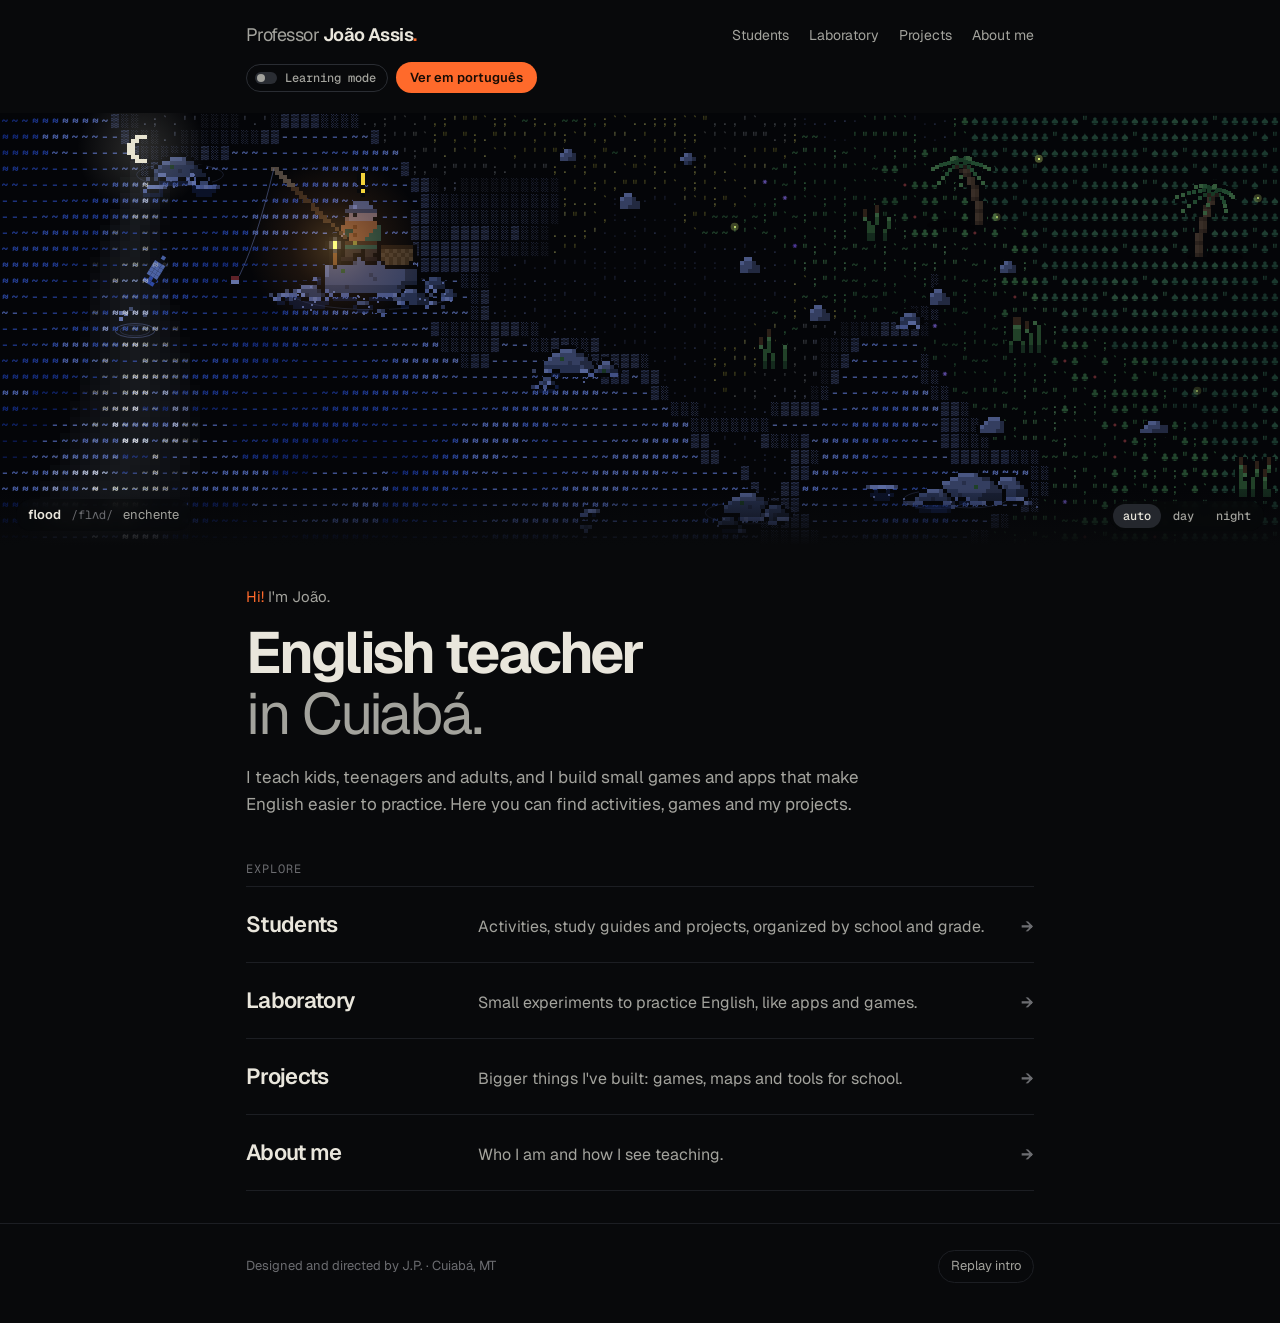
==== index.html @ 7e08a9f0 "Home: mention adult students Co-Authored-By: Claude Opus 5.5 <noreply@anthropic.com> Claude-Session:" ====
<!doctype html>
<html lang="en">
<head>
<meta charset="utf-8">
<meta name="viewport" content="width=device-width, initial-scale=1, viewport-fit=cover">
<title data-pt="Professor João Assis · Professor de inglês">Professor João Assis · English teacher</title>
<meta name="description" content="João, English teacher in Cuiabá: activities, study guides, games and projects.">
<meta name="theme-color" content="#08090b">
<meta property="og:title" content="Professor João Assis · English teacher">
<meta property="og:description" content="João, English teacher in Cuiabá: activities, study guides, games and projects.">
<link rel="icon" href="assets/favicon.svg" type="image/svg+xml">
<script>try{if(localStorage.getItem('joao-lang')==='pt'){document.documentElement.classList.add('pt-wait');setTimeout(function(){document.documentElement.classList.remove('pt-wait')},1500)}}catch(e){}</script>
<link rel="preconnect" href="https://fonts.googleapis.com">
<link rel="preconnect" href="https://fonts.gstatic.com" crossorigin>
<link rel="stylesheet" href="https://fonts.googleapis.com/css2?family=Geist:wght@300..700&family=Geist+Mono:wght@400;500&display=swap">
<link rel="stylesheet" href="assets/site.css">
<link rel="stylesheet" href="assets/home.css">
</head>
<body>
<a class="skip" href="#main" data-pt="Pular para o conteúdo">Skip to content</a>
<div class="wrap">
  <header class="bar">
    <a class="mark" href="" aria-label="Professor João Assis, home" data-pt-aria="Professor João Assis, início"><span class="pre">Professor</span> João Assis<span class="dot">.</span></a>
    <nav aria-label="Main" data-pt-aria="Principal">
      <a href="students/" data-pt="Alunos">Students</a>
      <a href="laboratory/" data-pt="Laboratório">Laboratory</a>
      <a href="projects/" data-pt="Projetos">Projects</a>
      <a href="about/" data-pt="Sobre mim">About me</a>
    </nav>
    <div class="lang">
      <button type="button" class="learn-btn" id="learnBtn" aria-pressed="false" title="Underline harder words and show them in Portuguese"><i></i>Learning mode</button>
      <button type="button" class="lang-btn" id="langBtn" lang="pt-BR">Ver em português</button>
    </div>
  </header>
  <p class="learn-hint">Learning mode is on: tap or point at the underlined words to see them in Portuguese.</p>
</div>

<div id="boot" hidden aria-hidden="true">
  <div class="bootbox">
    <div class="who"><span class="pre">Professor</span> João Assis<span class="dot">.</span></div>
    <ul class="bootlines" id="bootLines"></ul>
    <div class="track"><i id="bootBar"></i></div>
    <div class="pct"><span id="bootMsg">loading</span><span id="bootPct">0%</span></div>
  </div>
</div>

<div class="catch-wrap" id="noteWrap" hidden>
  <div class="note" role="dialog" aria-modal="true" aria-labelledby="noteKicker">
    <p class="note-kicker" id="noteKicker">Message in a bottle</p>
    <p class="note-en" id="noteEn"></p>
    <p class="note-pt" id="notePt"></p>
    <div class="note-foot"><span>— J.</span><button type="button" id="noteClose" data-pt="Fechar">Close</button></div>
  </div>
</div>

<div class="catch-wrap" id="catchWrap" hidden>
  <div class="catch" role="dialog" aria-modal="true" aria-labelledby="catchTitle">
    <div class="catch-head">
      <div><p class="kicker">My catch</p><h2 id="catchTitle" data-pt="Palavras pescadas">Words you caught</h2></div>
      <button type="button" class="x" id="catchClose" aria-label="Close" data-pt-aria="Fechar">×</button>
    </div>
    <p class="catch-sub" id="catchSub"></p>
    <ul class="catch-list" id="catchList"></ul>
    <p class="catch-tip" data-pt="Clique no anão para pescar mais palavras. Tem um tesouro escondido no fundo do mar.">Click the dwarf to fish for more words. There is a treasure hidden at the bottom of the sea.</p>
  </div>
</div>

<div class="hero">
  <canvas id="sea" role="img" aria-label="ASCII beach: a dwarf fishes while the tide comes and goes" data-pt-aria="Praia em ASCII: um anão pesca enquanto a maré vai e vem"></canvas>
  <button type="button" id="dwarfBtn" class="dwarf-hit" aria-label="Click the dwarf to fish" data-pt-aria="Clique no anão para ele pescar" title="Click to fish" data-pt-title="Clique para pescar"></button>
  <button type="button" id="bottleBtn" class="dwarf-hit" hidden aria-label="Open the message in the bottle" data-pt-aria="Abrir a mensagem na garrafa" title="Open the bottle" data-pt-title="Abrir a garrafa"></button>
  <button type="button" id="basketBtn" class="dwarf-hit" aria-label="See the words you caught" data-pt-aria="Ver as palavras pescadas" title="See the words you caught" data-pt-title="Ver as palavras pescadas"></button>
  <div class="sky" role="group" aria-label="Time of day in the scene" data-pt-aria="Hora do dia na cena">
    <button type="button" data-sky="auto" aria-pressed="true">auto</button>
    <button type="button" data-sky="day" aria-pressed="false">day</button>
    <button type="button" data-sky="night" aria-pressed="false">night</button>
  </div>
  <div class="wotd"><b>flood</b><i>/flʌd/</i><span>enchente</span></div>
</div>

<main class="wrap home" id="main">
  <div class="intro">
    <p class="hi" data-pt="<em>Hi!</em> Eu sou o João."><em>Hi!</em> I'm João.</p>
    <h1 data-pt="Professor de inglês <span>em Cuiabá.</span>">English teacher <span>in Cuiabá.</span></h1>
    <p class="lead" data-pt="Dou aula para crianças, adolescentes e adultos e crio jogos e apps que deixam o inglês mais fácil de praticar. Aqui você encontra atividades, joguinhos e os meus projetos.">I teach <span class="lw" data-tr="crianças">kids</span>, <span class="lw" data-tr="adolescentes">teenagers</span> and <span class="lw" data-tr="adultos">adults</span>, and I <span class="lw" data-tr="construo, crio">build</span> small games and apps that make English <span class="lw" data-tr="mais fácil">easier</span> to <span class="lw" data-tr="praticar">practice</span>. Here you can <span class="lw" data-tr="encontrar">find</span> activities, games and my projects.</p>
  </div>

  <section aria-labelledby="k-index">
    <p class="kicker" id="k-index" data-pt="Explore">Explore</p>
    <ul class="index">
      <li><a href="students/"><strong data-pt="Alunos">Students</strong><span data-pt="Atividades, guias de estudo e trabalhos, separados por escola e série.">Activities, study guides and projects, <span class="lw" data-tr="organizados">organized</span> by school and <span class="lw" data-tr="série, ano escolar">grade</span>.</span><b class="arw" aria-hidden="true">→</b></a></li>
      <li><a href="laboratory/"><strong data-pt="Laboratório">Laboratory</strong><span data-pt="Pequenos experimentos para praticar inglês, como aplicativos e jogos.">Small <span class="lw" data-tr="experimentos">experiments</span> to practice English, like apps and games.</span><b class="arw" aria-hidden="true">→</b></a></li>
      <li><a href="projects/"><strong data-pt="Projetos">Projects</strong><span data-pt="Coisas maiores que eu construí: jogos, mapas e ferramentas para a escola.">Bigger things I've <span class="lw" data-tr="construí">built</span>: games, maps and <span class="lw" data-tr="ferramentas">tools</span> for school.</span><b class="arw" aria-hidden="true">→</b></a></li>
      <li><a href="about/"><strong data-pt="Sobre mim">About me</strong><span data-pt="Quem eu sou e a minha visão de ensino.">Who I am and how I see teaching.</span><b class="arw" aria-hidden="true">→</b></a></li>
    </ul>
  </section>
</main>

<footer class="site"><div class="wrap">
  <span data-pt="Criado e dirigido por J.P. · Cuiabá, MT">Designed and directed by J.P. · Cuiabá, MT</span>
  <button type="button" id="replay" data-pt="Ver a abertura de novo">Replay intro</button>
</div></footer>
<script src="assets/site.js"></script>
<script src="assets/scene.js"></script>
</body>
</html>
---- assets/site.css ----
/* João · shared styles. Calm sans-serif on near-black, one orange accent, ASCII water as the signature. */
:root{
  --void:#08090b;
  --panel:#0f1115;
  --ink:#e9e6dc;
  --soft:#a3a39d;
  --dim:#6b6c70;
  --line:#1c1e23;
  --line-2:#2a2d33;
  --water:#5a8ae6;
  --sand:#c4a838;
  --magma:#ff6a2b;
  --magma-ink:#1a0c04;
  --f-sans:"Geist","Helvetica Neue",Arial,system-ui,sans-serif;
  --f-mono:"Geist Mono",ui-monospace,Menlo,Consolas,monospace;
  --ease:cubic-bezier(.2,.7,.2,1);
  color-scheme:dark;
}
*,*::before,*::after{box-sizing:border-box}
html{-webkit-text-size-adjust:100%}
html,body{background:var(--void);color:var(--ink);margin:0}
body{font-family:var(--f-sans);font-size:16px;line-height:1.6;-webkit-font-smoothing:antialiased;-moz-osx-font-smoothing:grayscale;text-rendering:optimizeLegibility;min-height:100vh;display:flex;flex-direction:column}
.pt-wait body{visibility:hidden}
img{max-width:100%}
a{color:inherit;text-decoration:none}
:focus-visible{outline:2px solid var(--magma);outline-offset:3px;border-radius:2px}
[hidden]{display:none!important}
.wrap{width:100%;max-width:820px;margin:0 auto;padding-left:max(16px,env(safe-area-inset-left,0px));padding-right:max(16px,env(safe-area-inset-right,0px))}
.skip{position:absolute;left:12px;top:-60px;z-index:60;background:var(--ink);color:var(--void);padding:8px 14px;border-radius:999px;font-size:14px}
.skip:focus{top:12px}

/* header */
.bar{display:flex;flex-wrap:wrap;align-items:center;gap:12px 26px;padding-block:20px}
.mark{font-weight:650;font-size:18px;letter-spacing:-.03em;margin-right:auto}
.mark .dot{color:var(--magma)}
.mark .pre{color:var(--soft);font-weight:400}
.bar nav{display:flex;flex-wrap:wrap;gap:6px 20px;font-size:14px}
.bar nav a{color:var(--soft);transition:color .25s var(--ease);padding-block:4px}
.bar nav a:hover,.bar nav a[aria-current="page"]{color:var(--ink)}
.bar nav a[aria-current="page"]{box-shadow:inset 0 -1px 0 var(--magma)}
.lang{display:flex;align-items:center;gap:8px}
.lang-btn{font:600 13px/1 var(--f-sans);color:var(--magma-ink);background:var(--magma);border:0;border-radius:999px;padding:9px 14px;cursor:pointer;transition:transform .25s var(--ease),background .25s var(--ease);white-space:nowrap}
.lang-btn:hover{background:#ff8247;transform:translateY(-1px)}
.learn-btn{display:inline-flex;align-items:center;gap:8px;font:500 12px/1 var(--f-mono);color:var(--soft);background:none;border:1px solid var(--line-2);border-radius:999px;padding:7px 11px 7px 8px;cursor:pointer;transition:color .25s var(--ease),border-color .25s var(--ease);white-space:nowrap}
.learn-btn:hover{color:var(--ink);border-color:#3a3d44}
.learn-btn i{width:22px;height:12px;border-radius:999px;background:var(--line-2);position:relative;transition:background .25s var(--ease)}
.learn-btn i::after{content:"";position:absolute;top:2px;left:2px;width:8px;height:8px;border-radius:50%;background:var(--soft);transition:transform .25s var(--ease),background .25s var(--ease)}
.learn-btn[aria-pressed="true"]{color:var(--ink);border-color:#2d3f63}
.learn-btn[aria-pressed="true"] i{background:#2d4b86}
.learn-btn[aria-pressed="true"] i::after{transform:translateX(10px);background:#cfe0ff}
.learn-hint{display:none;margin:-6px 0 0;padding:8px 12px;border-radius:8px;background:#101826;border:1px solid #1d2b45;font-size:13px;color:#b9c9e6}
body.learning .learn-hint{display:block}

/* learning mode: dotted words with a translation bubble */
.lw{position:relative}
body.learning .lw{text-decoration:underline dotted var(--water);text-decoration-thickness:1.5px;text-underline-offset:4px;cursor:help;border-radius:2px}
body.learning .lw:hover::after,body.learning .lw:focus::after{content:attr(data-tr);position:absolute;left:50%;bottom:calc(100% + 6px);transform:translateX(-50%);z-index:30;background:#e9e6dc;color:#14161a;font:500 13px/1.3 var(--f-sans);letter-spacing:0;padding:5px 9px;border-radius:6px;white-space:nowrap;pointer-events:none;box-shadow:0 6px 18px rgba(0,0,0,.45)}
body.learning .lw:hover,body.learning .lw:focus{color:var(--ink);background:rgba(90,138,230,.14);outline:none}

/* shared bits */
.kicker{font-family:var(--f-mono);font-size:12px;letter-spacing:.08em;text-transform:uppercase;color:var(--dim);margin:0 0 6px;font-weight:400}
.chip{font-family:var(--f-mono);font-size:11px;letter-spacing:.06em;text-transform:uppercase;color:var(--dim);white-space:nowrap}
.chip::before{content:"";display:inline-block;width:6px;height:6px;border-radius:50%;margin-right:6px;vertical-align:1px;background:var(--c,var(--dim))}
.chip.game{--c:var(--magma)} .chip.map{--c:var(--sand)} .chip.tool{--c:var(--water)}
.btn{display:inline-flex;align-items:center;justify-content:center;gap:8px;font:500 14px/1 var(--f-sans);color:var(--ink);background:none;border:1px solid var(--line-2);border-radius:999px;padding:10px 16px;cursor:pointer;transition:border-color .25s var(--ease),background .25s var(--ease),transform .25s var(--ease);white-space:nowrap}
.btn:hover{border-color:#41454d;transform:translateY(-1px)}
.btn.primary{background:var(--ink);color:var(--void);border-color:var(--ink)}
.btn.primary:hover{background:#fff}
.btn svg{width:15px;height:15px;flex:none}

/* inner pages */
.wave{position:relative;height:64px;margin-top:4px}
.wave canvas{position:absolute;inset:0;width:100%;height:100%;display:block}
.wave::after{content:"";position:absolute;inset:auto 0 0;height:28px;background:linear-gradient(to bottom,rgba(8,9,11,0),var(--void));pointer-events:none}
main{flex:1}
.page{padding-block:28px 56px;display:grid;gap:28px;align-content:start}
.crumbs{font:400 13px var(--f-mono);color:var(--dim);display:flex;flex-wrap:wrap;gap:8px}
.crumbs a{color:var(--soft)}
.crumbs a:hover{color:var(--ink)}
.page-head{display:grid;gap:12px}
.page-head h1{font-weight:650;font-size:clamp(32px,6vw,52px);line-height:1.05;letter-spacing:-.045em;margin:0;text-wrap:balance}
.page-head h1 span{color:var(--soft);font-weight:400}
.lead{margin:0;max-width:60ch;color:var(--soft);font-size:17px}
.prose{display:grid;gap:14px;max-width:62ch}
.prose p{margin:0;color:var(--soft)}
.prose h2{margin:22px 0 0;font-size:22px;font-weight:600;letter-spacing:-.03em;color:var(--ink)}
.prose h2:first-child{margin-top:10px}

/* list rows shared by home and hubs */
.index{list-style:none;margin:0;padding:0;display:grid}
.index a{display:grid;grid-template-columns:minmax(0,13rem) minmax(0,1fr) auto;align-items:baseline;gap:6px 24px;padding:20px 0;border-top:1px solid var(--line)}
.index li:last-child a{border-bottom:1px solid var(--line)}
.index strong{font-size:22px;font-weight:600;letter-spacing:-.03em;transition:color .3s var(--ease)}
.index span{color:var(--soft)}
.index .arw{color:var(--dim);transition:transform .35s var(--ease),color .3s var(--ease)}
.index a:hover strong,.index a:focus-visible strong{color:var(--magma)}
.index a:hover .arw{transform:translateX(4px);color:var(--magma)}

.cards{list-style:none;margin:0;padding:0;display:grid;grid-template-columns:repeat(2,minmax(0,1fr));gap:14px}
.cards>li{display:grid;align-content:start;gap:8px;padding:18px;border:1px solid var(--line);border-radius:10px;transition:border-color .3s var(--ease),transform .35s var(--ease)}
.cards>li:hover{border-color:#34373e;transform:translateY(-2px)}
.cards .top{display:flex;justify-content:space-between;align-items:center;gap:12px}
.cards h3{margin:0;font-size:17px;font-weight:600;letter-spacing:-.02em}
.cards p{margin:0;color:var(--soft);font-size:15px}
.cards a.more{color:var(--water);font-size:14px}
.cards a.more:hover{color:var(--ink)}

footer.site{border-top:1px solid var(--line);margin-top:auto}
footer.site .wrap{display:flex;flex-wrap:wrap;justify-content:space-between;align-items:center;gap:8px 20px;padding-block:26px 40px;font-size:13px;color:var(--dim)}
footer.site button{font:inherit;color:var(--soft);background:none;border:1px solid var(--line);padding:5px 12px;border-radius:999px;cursor:pointer;transition:color .25s var(--ease),border-color .25s var(--ease)}
footer.site button:hover{color:var(--ink);border-color:#3a3d44}

@media (max-width:620px){
  .bar{gap:12px 18px}
  .mark .pre{display:none}
  .bar nav{order:3;width:100%;gap:4px 18px}
  .index a{grid-template-columns:minmax(0,1fr) auto}
  .index a>strong{grid-column:1;grid-row:1}
  .index a>.arw{grid-column:2;grid-row:1}
  .index a>span{grid-column:1/-1;grid-row:2}
  .cards{grid-template-columns:minmax(0,1fr)}
}
@media (prefers-reduced-motion:reduce){*{transition:none!important;animation:none!important}}
---- assets/home.css ----
/* hero */
.hero{position:relative;height:clamp(240px,48vh,480px)}
.hero canvas{position:absolute;inset:0;width:100%;height:100%;display:block}
.dwarf-hit{position:absolute;z-index:2;background:transparent;border:0;padding:0;cursor:pointer;border-radius:8px}
.dwarf-hit:focus-visible{outline:2px dashed var(--sand);outline-offset:2px}
.sky{position:absolute;z-index:3;bottom:14px;right:max(16px,env(safe-area-inset-right,0px));display:flex;gap:2px;padding:3px;border-radius:999px;background:rgba(8,9,11,.72);backdrop-filter:blur(6px);-webkit-backdrop-filter:blur(6px)}
.sky button{font:500 12px/1 var(--f-mono);color:var(--soft);background:none;border:0;padding:6px 10px;border-radius:999px;cursor:pointer;transition:color .25s var(--ease),background .25s var(--ease)}
.sky button:hover{color:var(--ink)}
.sky button[aria-pressed="true"]{background:#24272d;color:var(--ink)}
.catch-wrap{position:fixed;inset:0;z-index:40;display:grid;place-items:center;background:rgba(4,5,7,.62);backdrop-filter:blur(3px);-webkit-backdrop-filter:blur(3px);padding:24px max(16px,env(safe-area-inset-right,0px)) 24px max(16px,env(safe-area-inset-left,0px))}
.catch-wrap[hidden],#boot[hidden],.dwarf-hit[hidden]{display:none}
.note{width:min(400px,100%);background:#ebe2c9;color:#2a2418;border-radius:4px;padding:26px 24px 20px;display:grid;gap:12px;box-shadow:0 18px 50px rgba(0,0,0,.5);transform:rotate(-1deg);animation:rise .4s var(--ease)}
.note-kicker{margin:0;font:500 11px var(--f-mono);letter-spacing:.1em;text-transform:uppercase;color:#7a6a48}
.note-en{margin:0;font-size:20px;line-height:1.35;font-weight:600;letter-spacing:-.02em;text-wrap:balance}
.note-pt{margin:0;font-size:15px;color:#5a4f38}
.note-foot{display:flex;justify-content:space-between;align-items:center;margin-top:4px;font-size:14px;color:#5a4f38}
.note-foot button{font:500 13px var(--f-sans);color:#2a2418;background:none;border:1px solid #b9a97f;border-radius:999px;padding:5px 14px;cursor:pointer}
.note-foot button:hover{border-color:#2a2418}
@media (prefers-reduced-motion:reduce){.note{animation:none}}
.catch{width:min(460px,100%);max-height:min(600px,86vh);overflow:auto;background:#0f1115;border:1px solid var(--line);border-radius:14px;padding:20px;display:grid;gap:10px;animation:rise .35s var(--ease)}
@keyframes rise{from{opacity:0;transform:translateY(8px)}to{opacity:1;transform:none}}
.catch-head{display:flex;justify-content:space-between;align-items:start;gap:12px}
.catch h2{margin:0;font-size:22px;font-weight:650;letter-spacing:-.03em}
.catch .x{font:400 22px/1 var(--f-sans);color:var(--soft);background:none;border:1px solid var(--line);width:34px;height:34px;border-radius:50%;cursor:pointer}
.catch .x:hover{color:var(--ink);border-color:#3a3d44}
.catch-sub{margin:0;color:var(--soft);font-size:14px}
.catch-list{list-style:none;margin:6px 0 0;padding:0;display:grid}
.catch-list li{display:grid;grid-template-columns:30px minmax(0,1fr) auto auto;align-items:center;gap:12px;padding:10px 0;border-top:1px solid var(--line)}
.catch-list .sw{width:30px;height:24px;display:block}
.catch-list li.locked .sw{border:1px dashed #2a2d33;border-radius:4px}
.catch-list .wd{display:flex;flex-wrap:wrap;align-items:baseline;gap:2px 8px;min-width:0}
.catch-list .wd b{font-weight:600;font-size:16px}
.catch-list .wd i{font:400 12px var(--f-mono);font-style:normal;color:var(--dim)}
.catch-list .wd span{flex-basis:100%;color:var(--soft);font-size:14px}
.catch-list li.locked b{color:var(--dim);letter-spacing:.1em}
.catch-list li.locked .wd span{color:var(--dim)}
.catch-list .ct{font:500 12px var(--f-mono);color:var(--dim)}
.catch-list .say{font:500 12px var(--f-mono);color:var(--water);background:none;border:1px solid #23314d;border-radius:999px;padding:4px 10px;cursor:pointer}
.catch-list .say:hover{border-color:var(--water)}
.catch-tip{margin:4px 0 0;font-size:13px;color:var(--dim)}
@media (prefers-reduced-motion:reduce){.catch{animation:none}}
.hero::after{content:"";position:absolute;inset:auto 0 0;height:56px;background:linear-gradient(to bottom,rgba(8,9,11,0),var(--void));pointer-events:none}
.wotd{position:absolute;z-index:1;left:max(16px,env(safe-area-inset-left,0px));bottom:14px;display:flex;align-items:baseline;gap:10px;font-size:13px;color:var(--soft);background:rgba(8,9,11,.72);backdrop-filter:blur(6px);-webkit-backdrop-filter:blur(6px);padding:6px 12px;border-radius:999px}
.wotd b{color:var(--ink);font-weight:600}
.wotd i{font-family:var(--f-mono);font-style:normal;font-size:12px;color:var(--dim)}

/* boot loader */
#boot{position:fixed;inset:0;z-index:50;background:var(--void);display:grid;place-items:center;padding:24px max(16px,env(safe-area-inset-right,0px)) 24px max(16px,env(safe-area-inset-left,0px));transition:opacity .6s var(--ease)}
#boot.out{opacity:0;pointer-events:none}
.bootbox{width:min(360px,100%);display:grid;gap:18px}
.bootbox .who{font-weight:650;font-size:20px;letter-spacing:-.03em}
.bootbox .who .dot{color:var(--magma)}
.bootbox .who .pre{color:var(--soft);font-weight:400}
.bootlines{list-style:none;margin:0;padding:0;display:grid;gap:6px;font-family:var(--f-mono);font-size:12.5px;color:var(--dim);min-height:9.5em}
.bootlines li{display:flex;justify-content:space-between;gap:12px;opacity:0;transform:translateY(4px);transition:opacity .4s var(--ease),transform .4s var(--ease)}
.bootlines li.on{opacity:1;transform:none}
.bootlines .ok{color:var(--water)}
.bootlines .hot{color:var(--magma)}
.track{height:2px;background:var(--line);border-radius:2px;overflow:hidden}
.track i{display:block;height:100%;width:100%;background:linear-gradient(90deg,var(--water),var(--sand),var(--magma));transform-origin:left;transform:scaleX(0);transition:transform .35s var(--ease)}
.pct{font-family:var(--f-mono);font-size:12px;color:var(--soft);display:flex;justify-content:space-between}
@media (prefers-reduced-motion:reduce){#boot,.bootlines li,.track i{transition:none}}

/* home intro */
.intro{display:grid;gap:14px;padding-block:40px 30px}
.hi{font-size:15px;color:var(--soft);margin:0}
.hi em{font-style:normal;color:var(--magma)}
.intro h1{font-weight:650;font-size:clamp(34px,6.4vw,58px);line-height:1.04;letter-spacing:-.045em;margin:0;text-wrap:balance;max-width:16ch}
.intro h1 span{color:var(--soft);font-weight:400}
.intro .lead{margin-top:6px}
.sb-callout{display:flex;flex-wrap:wrap;align-items:center;gap:6px 14px;margin-top:10px;padding:14px 18px;border:1px solid #3a2416;background:linear-gradient(90deg,rgba(255,106,43,.1),rgba(255,106,43,.02));border-radius:12px;transition:border-color .3s var(--ease),transform .3s var(--ease)}
.sb-callout:hover{border-color:var(--magma);transform:translateY(-1px)}
.sb-callout b{font-weight:600}
.sb-callout span{color:var(--soft);font-size:15px;flex:1;min-width:14ch}
.sb-callout .arw{color:var(--magma)}
.home section{padding-block:12px 32px}
@media (max-width:620px){
  .sb-callout{display:grid;grid-template-columns:minmax(0,1fr) auto;gap:4px 12px}
  .sb-callout b:first-child{grid-column:1;grid-row:1}
  .sb-callout span{grid-column:1;grid-row:2;min-width:0}
  .sb-callout .arw{grid-column:2;grid-row:1/3;align-self:center}
}
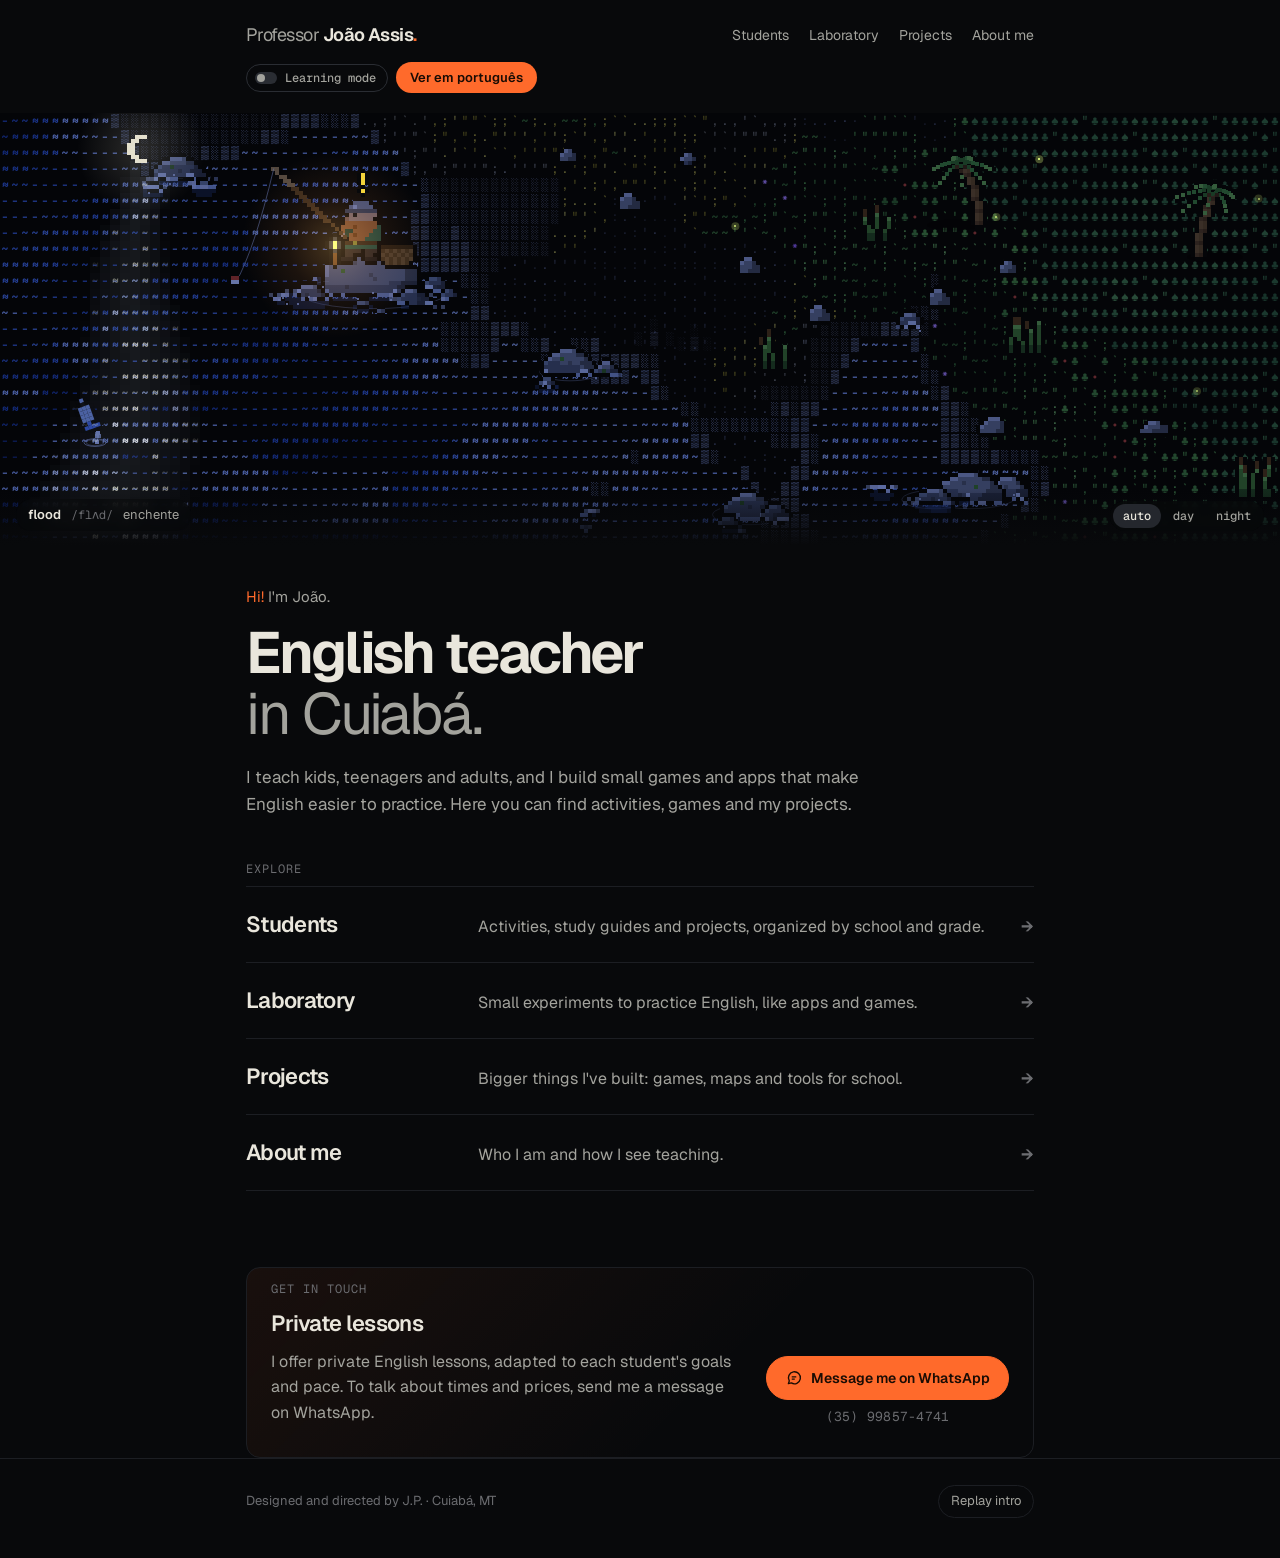
==== commit 46c1c993: "Add 'Get in touch' section with WhatsApp button on home and About Co-Authored-By: Claude Opus 5.5 <n" ====
--- a/index.html
+++ b/index.html
@@ -94,6 +94,17 @@
       <li><a href="about/"><strong data-pt="Sobre mim">About me</strong><span data-pt="Quem eu sou e a minha visão de ensino.">Who I am and how I see teaching.</span><b class="arw" aria-hidden="true">→</b></a></li>
     </ul>
   </section>
+  <section class="contact" aria-labelledby="k-contact">
+    <div>
+      <p class="kicker" id="k-contact" data-pt="Fale comigo">Get in touch</p>
+      <h2 data-pt="Aulas particulares"><span class="lw" data-tr="aulas particulares">Private lessons</span></h2>
+      <p data-pt="Ofereço aulas particulares de inglês, com conteúdo adaptado aos objetivos e ao ritmo de cada aluno. Para conversar sobre horários e valores, envie-me uma mensagem pelo WhatsApp.">I <span class="lw" data-tr="ofereço">offer</span> private English lessons, <span class="lw" data-tr="adaptadas">adapted</span> to each student's <span class="lw" data-tr="objetivos">goals</span> and <span class="lw" data-tr="ritmo">pace</span>. To talk about times and <span class="lw" data-tr="valores">prices</span>, send me a message on WhatsApp.</p>
+    </div>
+    <div class="contact-act">
+      <a class="btn wa" data-wa href="#" target="_blank" rel="noopener"><svg viewBox="0 0 24 24" fill="none" stroke="currentColor" stroke-width="1.8" stroke-linejoin="round" aria-hidden="true"><path d="M4.5 19.5l1.2-3.6A8 8 0 1 1 8.4 18.6z"/><path d="M9 10.5h6M9 13.5h4"/></svg><span data-pt="Chamar no WhatsApp">Message me on WhatsApp</span></a>
+      <span class="wa-num" data-wa-num></span>
+    </div>
+  </section>
 </main>
 
 <footer class="site"><div class="wrap">
--- a/assets/site.css
+++ b/assets/site.css
@@ -105,6 +105,17 @@
 .cards a.more{color:var(--water);font-size:14px}
 .cards a.more:hover{color:var(--ink)}
 
+.contact{display:grid;grid-template-columns:minmax(0,1fr) auto;align-items:end;gap:18px 32px;margin-top:44px;padding:24px;border:1px solid var(--line);border-radius:14px;background:linear-gradient(135deg,rgba(255,106,43,.07),rgba(255,106,43,0) 60%)}
+.contact h2{margin:0 0 8px;font-size:22px;font-weight:600;letter-spacing:-.03em}
+.contact p:not(.kicker){margin:0;color:var(--soft);max-width:52ch}
+.contact-act{display:grid;justify-items:center;gap:8px}
+.btn.wa{background:var(--magma);color:var(--magma-ink);border-color:var(--magma);font-weight:600;padding:12px 18px}
+.btn.wa:hover{background:#ff8247;border-color:#ff8247}
+.btn.wa svg{width:18px;height:18px}
+.wa-num{font:400 13px var(--f-mono);color:var(--dim);letter-spacing:.02em}
+.page .contact{margin-top:20px;max-width:62ch}
+.page .contact{grid-template-columns:minmax(0,1fr)}
+.page .contact-act{justify-items:start}
 footer.site{border-top:1px solid var(--line);margin-top:auto}
 footer.site .wrap{display:flex;flex-wrap:wrap;justify-content:space-between;align-items:center;gap:8px 20px;padding-block:26px 40px;font-size:13px;color:var(--dim)}
 footer.site button{font:inherit;color:var(--soft);background:none;border:1px solid var(--line);padding:5px 12px;border-radius:999px;cursor:pointer;transition:color .25s var(--ease),border-color .25s var(--ease)}
@@ -119,5 +130,7 @@
   .index a>.arw{grid-column:2;grid-row:1}
   .index a>span{grid-column:1/-1;grid-row:2}
   .cards{grid-template-columns:minmax(0,1fr)}
+  .contact{grid-template-columns:minmax(0,1fr);padding:20px}
+  .contact-act{justify-items:start}
 }
 @media (prefers-reduced-motion:reduce){*{transition:none!important;animation:none!important}}
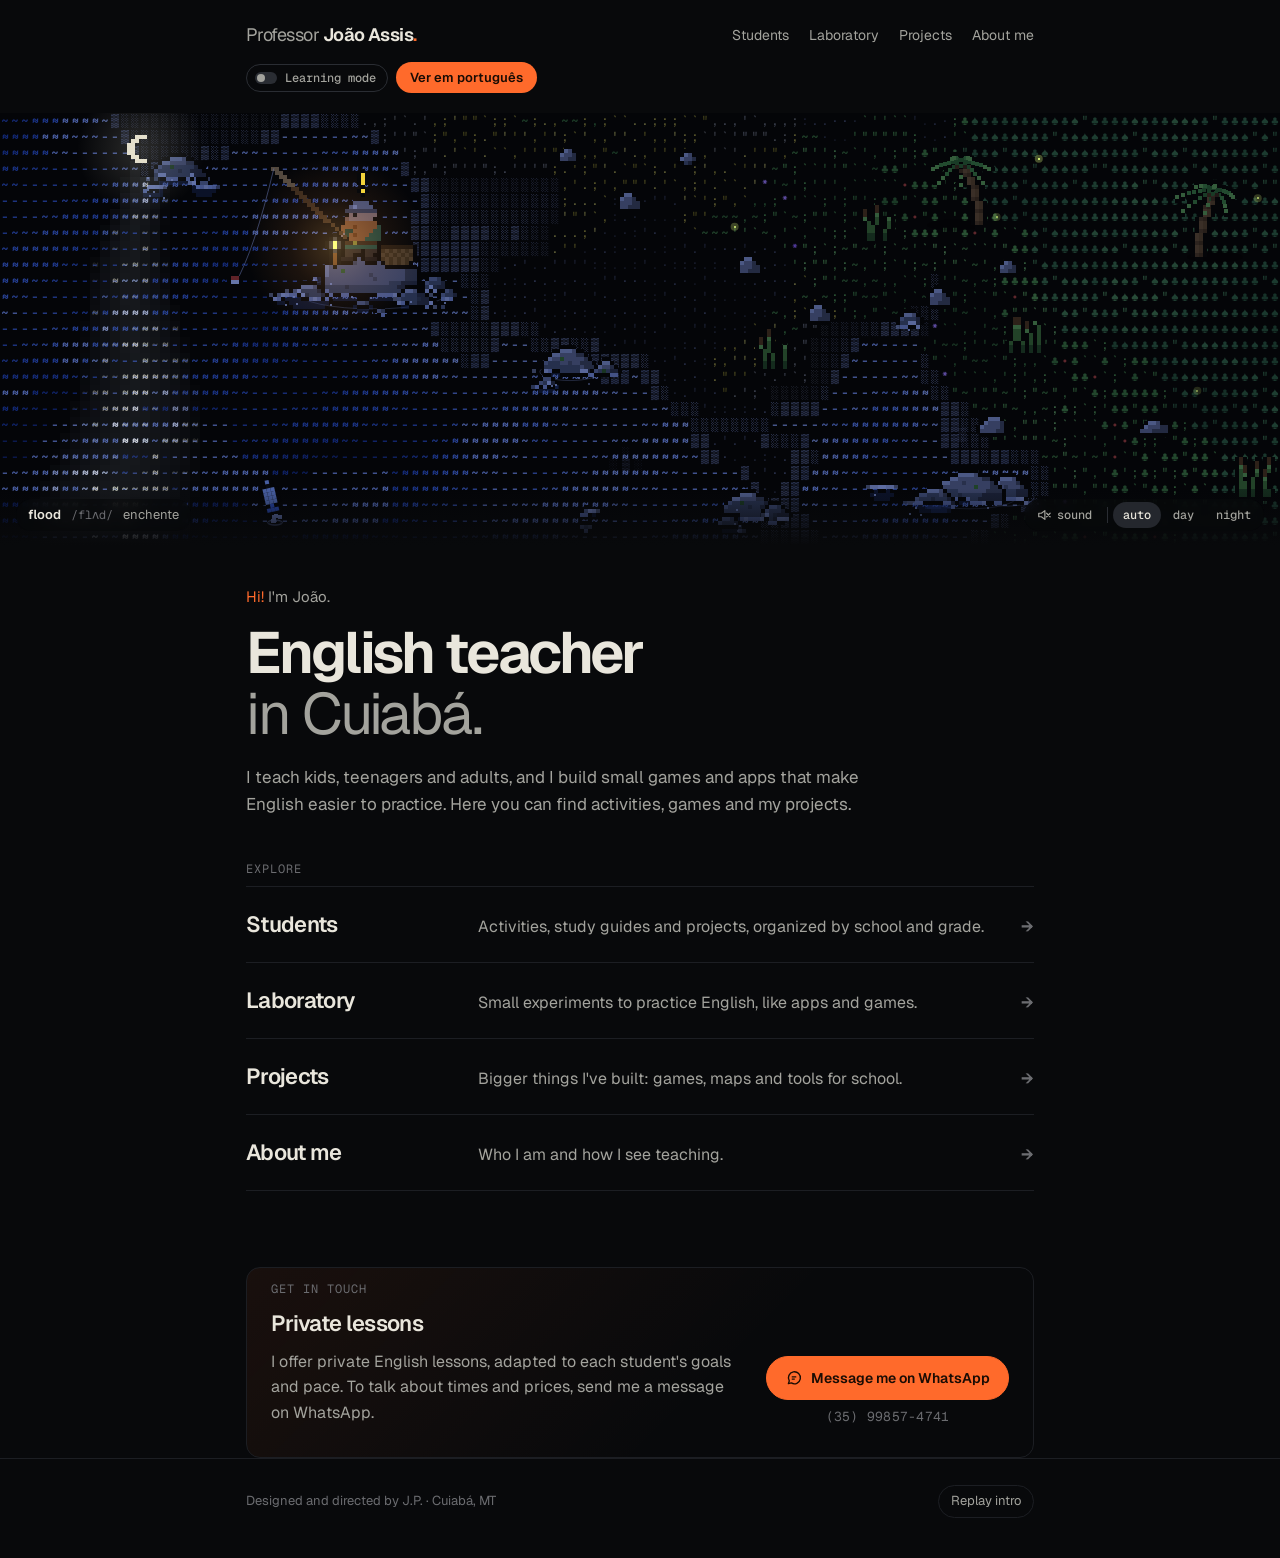
==== commit d4c03564: "Word Fishing: 8-bit sound (sea, wind, reel, rod, splashes, visitors) with an on/off switch Co-Author" ====
--- a/index.html
+++ b/index.html
@@ -70,10 +70,14 @@
   <button type="button" id="dwarfBtn" class="dwarf-hit" aria-label="Click the dwarf to fish" data-pt-aria="Clique no anão para ele pescar" title="Click to fish" data-pt-title="Clique para pescar"></button>
   <button type="button" id="bottleBtn" class="dwarf-hit" hidden aria-label="Open the message in the bottle" data-pt-aria="Abrir a mensagem na garrafa" title="Open the bottle" data-pt-title="Abrir a garrafa"></button>
   <button type="button" id="basketBtn" class="dwarf-hit" aria-label="See the words you caught" data-pt-aria="Ver as palavras pescadas" title="See the words you caught" data-pt-title="Ver as palavras pescadas"></button>
-  <div class="sky" role="group" aria-label="Time of day in the scene" data-pt-aria="Hora do dia na cena">
+  <div class="sky">
+    <button type="button" class="snd" id="sndBtn" aria-pressed="false" title="Sound" data-pt-title="Som"><svg viewBox="0 0 16 16" aria-hidden="true"><path class="spk" d="M2 6h3l4-3v10l-4-3H2z"/><path class="w1" d="M11 6.2a2.6 2.6 0 0 1 0 3.6"/><path class="w2" d="M12.8 4.4a5.2 5.2 0 0 1 0 7.2"/><path class="x" d="M11 6l4 4m0-4-4 4"/></svg><span data-pt="som">sound</span></button>
+    <i class="sep" aria-hidden="true"></i>
+    <div class="sky-t" role="group" aria-label="Time of day in the scene" data-pt-aria="Hora do dia na cena">
     <button type="button" data-sky="auto" aria-pressed="true">auto</button>
     <button type="button" data-sky="day" aria-pressed="false">day</button>
     <button type="button" data-sky="night" aria-pressed="false">night</button>
+    </div>
   </div>
   <div class="wotd"><b>flood</b><i>/flʌd/</i><span>enchente</span></div>
 </div>
@@ -112,6 +116,7 @@
   <button type="button" id="replay" data-pt="Ver a abertura de novo">Replay intro</button>
 </div></footer>
 <script src="assets/site.js"></script>
+<script src="assets/sfx.js"></script>
 <script src="assets/scene.js"></script>
 </body>
 </html>
--- a/assets/home.css
+++ b/assets/home.css
@@ -7,6 +7,16 @@
 .sky button{font:500 12px/1 var(--f-mono);color:var(--soft);background:none;border:0;padding:6px 10px;border-radius:999px;cursor:pointer;transition:color .25s var(--ease),background .25s var(--ease)}
 .sky button:hover{color:var(--ink)}
 .sky button[aria-pressed="true"]{background:#24272d;color:var(--ink)}
+.sky-t{display:flex;gap:2px}
+.sky .sep{width:1px;margin:5px 3px;background:var(--line-2)}
+.snd{display:inline-flex;align-items:center;gap:6px}
+.snd svg{width:14px;height:14px;fill:none;stroke:currentColor;stroke-width:1.4;stroke-linecap:round;stroke-linejoin:round}
+.snd .w1,.snd .w2{display:none}
+.snd[aria-pressed="true"] .w1,.snd[aria-pressed="true"] .w2{display:inline}
+.snd[aria-pressed="true"] .x{display:none}
+.sky .snd[aria-pressed="true"]{background:#2a1a10;color:var(--magma)}
+@media (max-width:620px){.snd span{display:none}.sky button{padding:6px 8px}}
+@media (max-width:400px){.wotd i{display:none}}
 .catch-wrap{position:fixed;inset:0;z-index:40;display:grid;place-items:center;background:rgba(4,5,7,.62);backdrop-filter:blur(3px);-webkit-backdrop-filter:blur(3px);padding:24px max(16px,env(safe-area-inset-right,0px)) 24px max(16px,env(safe-area-inset-left,0px))}
 .catch-wrap[hidden],#boot[hidden],.dwarf-hit[hidden]{display:none}
 .note{width:min(400px,100%);background:#ebe2c9;color:#2a2418;border-radius:4px;padding:26px 24px 20px;display:grid;gap:12px;box-shadow:0 18px 50px rgba(0,0,0,.5);transform:rotate(-1deg);animation:rise .4s var(--ease)}
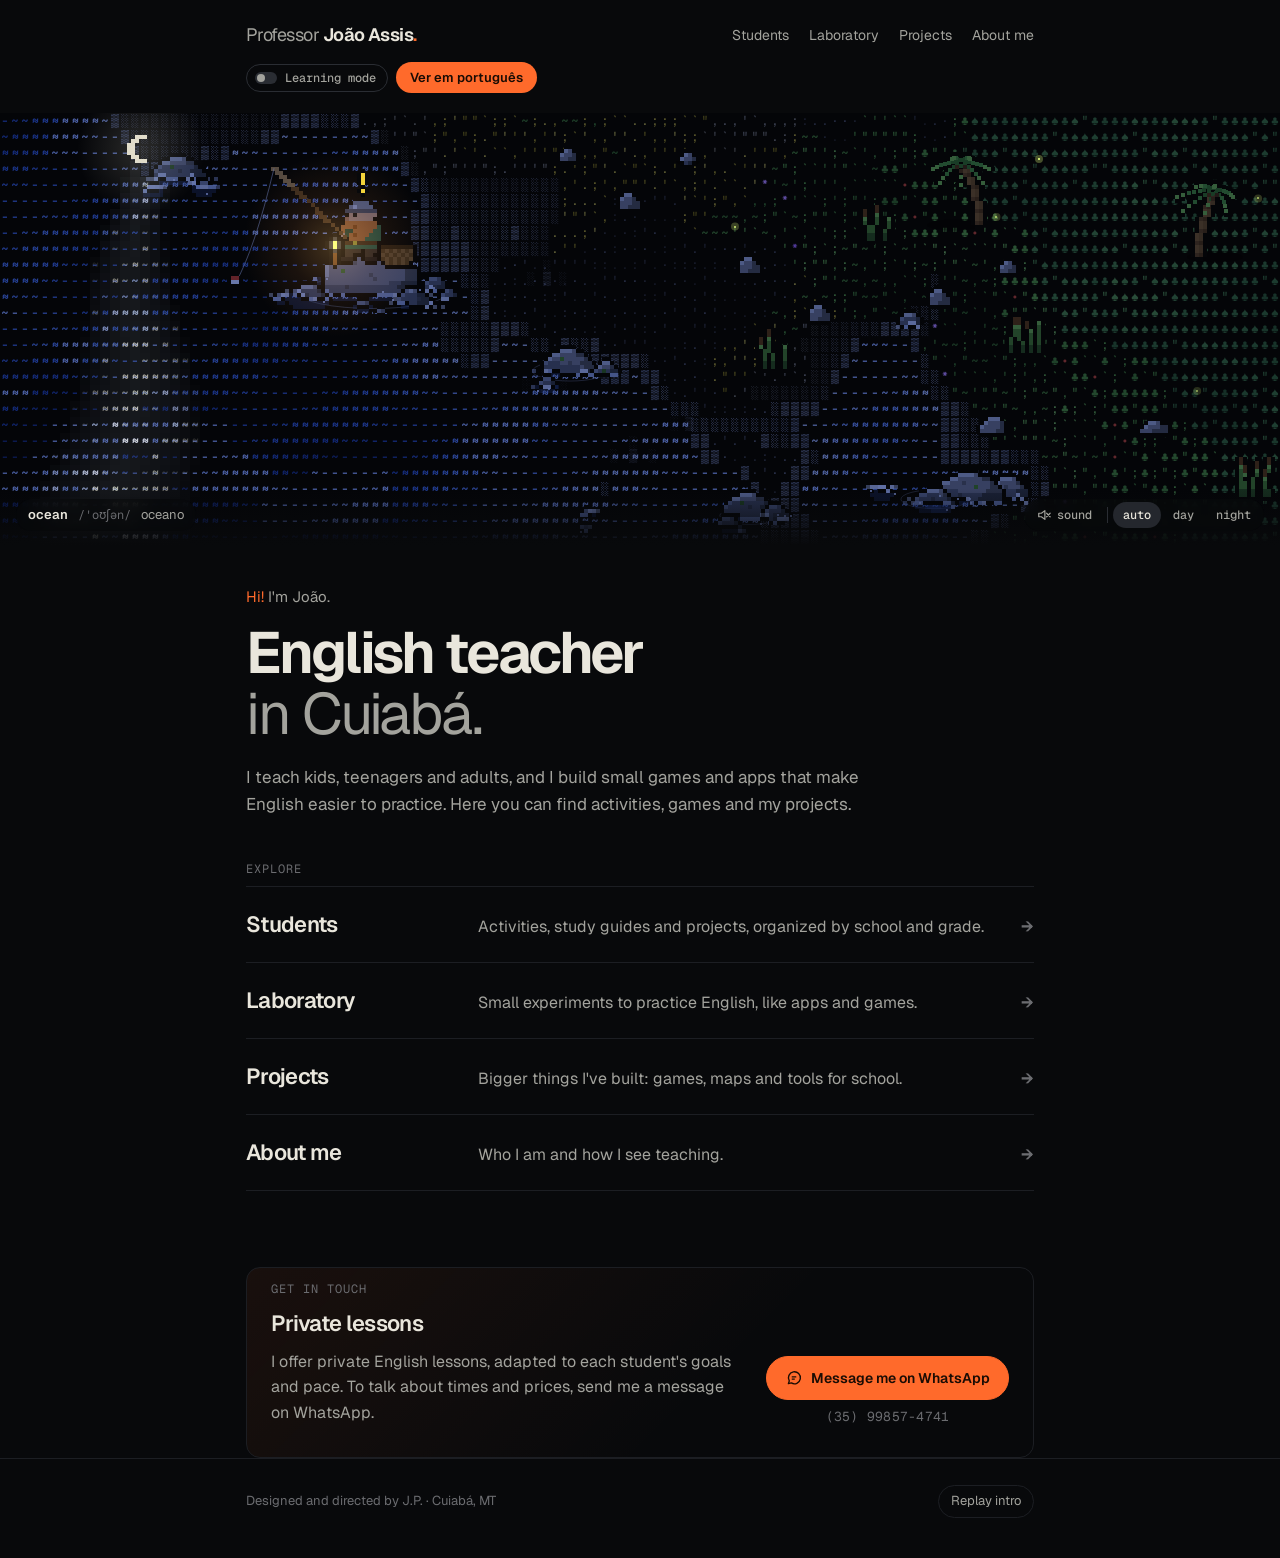
==== commit 9acf4fe2: "Home scene label: ocean Co-Authored-By: Claude Opus 5.5 <noreply@anthropic.com> Claude-Session: http" ====
--- a/index.html
+++ b/index.html
@@ -79,7 +79,7 @@
     <button type="button" data-sky="night" aria-pressed="false">night</button>
     </div>
   </div>
-  <div class="wotd"><b>flood</b><i>/flʌd/</i><span>enchente</span></div>
+  <div class="wotd"><b>ocean</b><i>/ˈoʊʃən/</i><span>oceano</span></div>
 </div>
 
 <main class="wrap home" id="main">
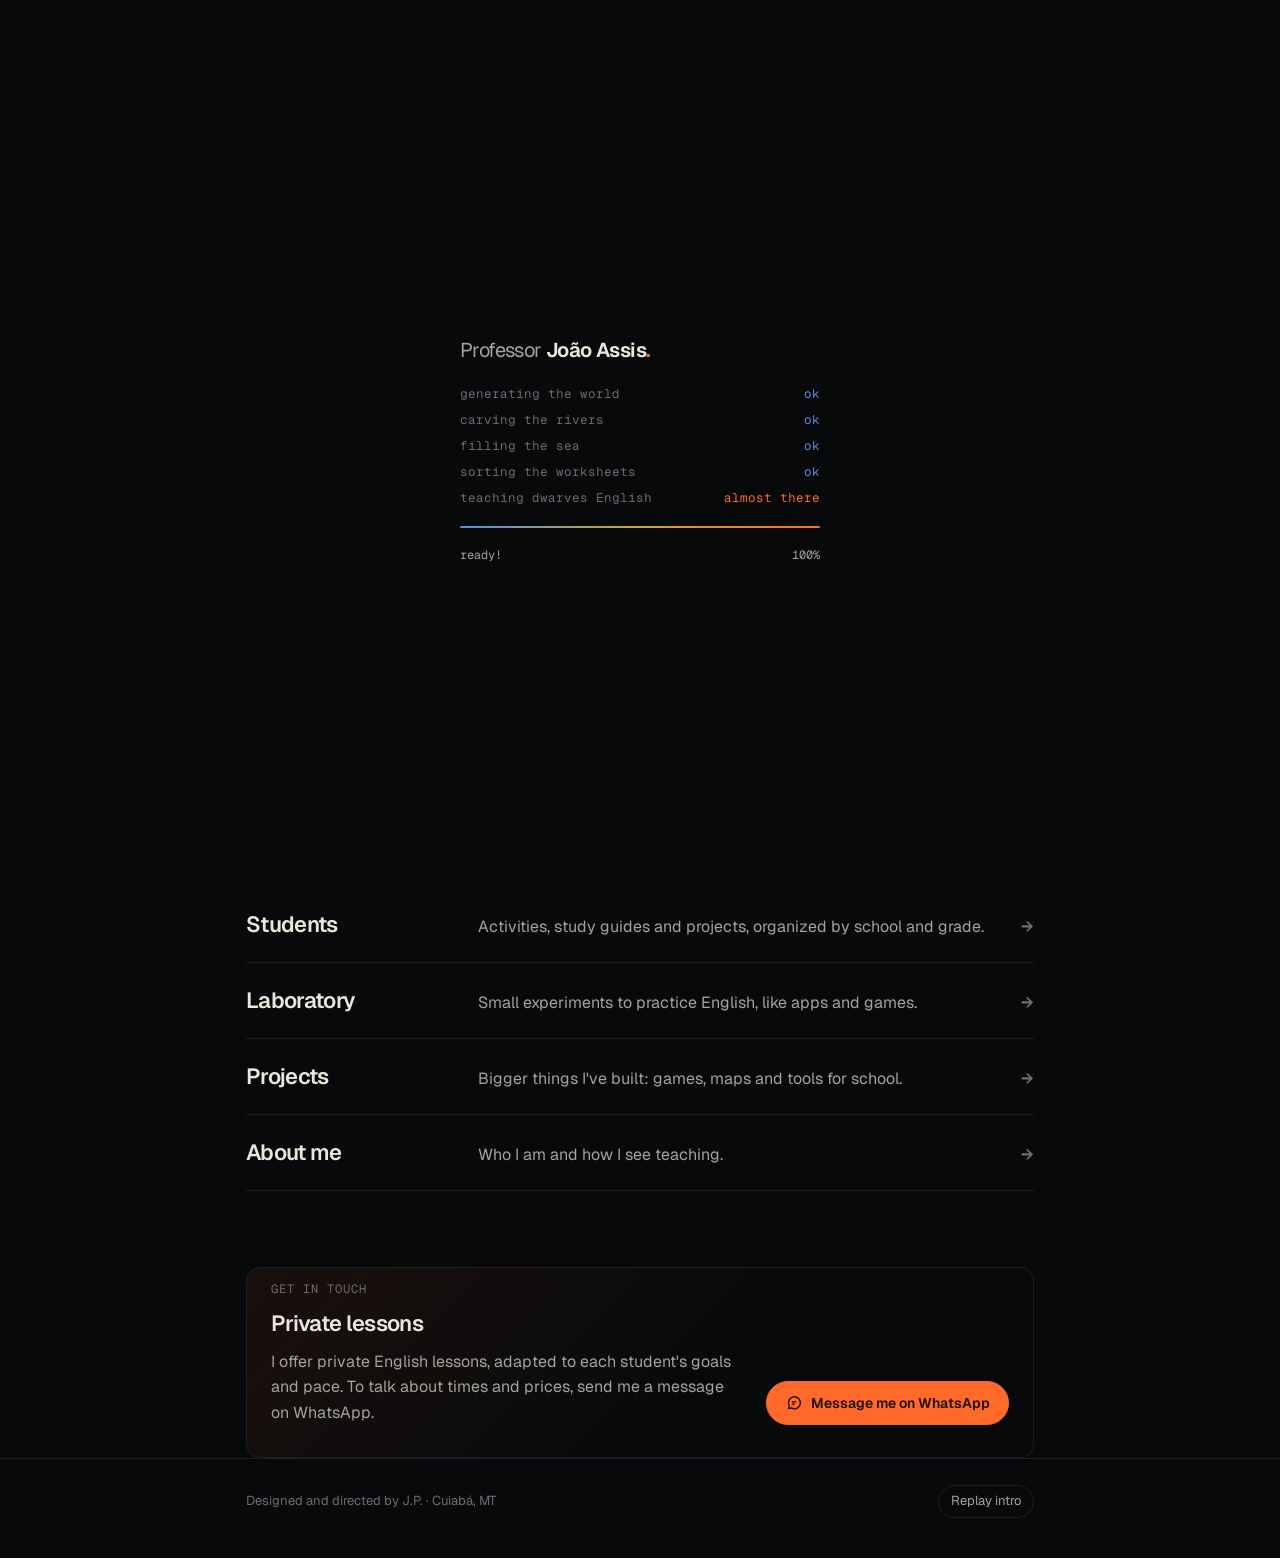
==== commit 094adac8: "Contact: hide the phone number, keep only the WhatsApp button Co-Authored-By: Claude Opus 5.5 <norep" ====
--- a/index.html
+++ b/index.html
@@ -106,7 +106,6 @@
     </div>
     <div class="contact-act">
       <a class="btn wa" data-wa href="#" target="_blank" rel="noopener"><svg viewBox="0 0 24 24" fill="none" stroke="currentColor" stroke-width="1.8" stroke-linejoin="round" aria-hidden="true"><path d="M4.5 19.5l1.2-3.6A8 8 0 1 1 8.4 18.6z"/><path d="M9 10.5h6M9 13.5h4"/></svg><span data-pt="Chamar no WhatsApp">Message me on WhatsApp</span></a>
-      <span class="wa-num" data-wa-num></span>
     </div>
   </section>
 </main>
--- a/assets/site.css
+++ b/assets/site.css
@@ -112,7 +112,6 @@
 .btn.wa{background:var(--magma);color:var(--magma-ink);border-color:var(--magma);font-weight:600;padding:12px 18px}
 .btn.wa:hover{background:#ff8247;border-color:#ff8247}
 .btn.wa svg{width:18px;height:18px}
-.wa-num{font:400 13px var(--f-mono);color:var(--dim);letter-spacing:.02em}
 .page .contact{margin-top:20px;max-width:62ch}
 .page .contact{grid-template-columns:minmax(0,1fr)}
 .page .contact-act{justify-items:start}
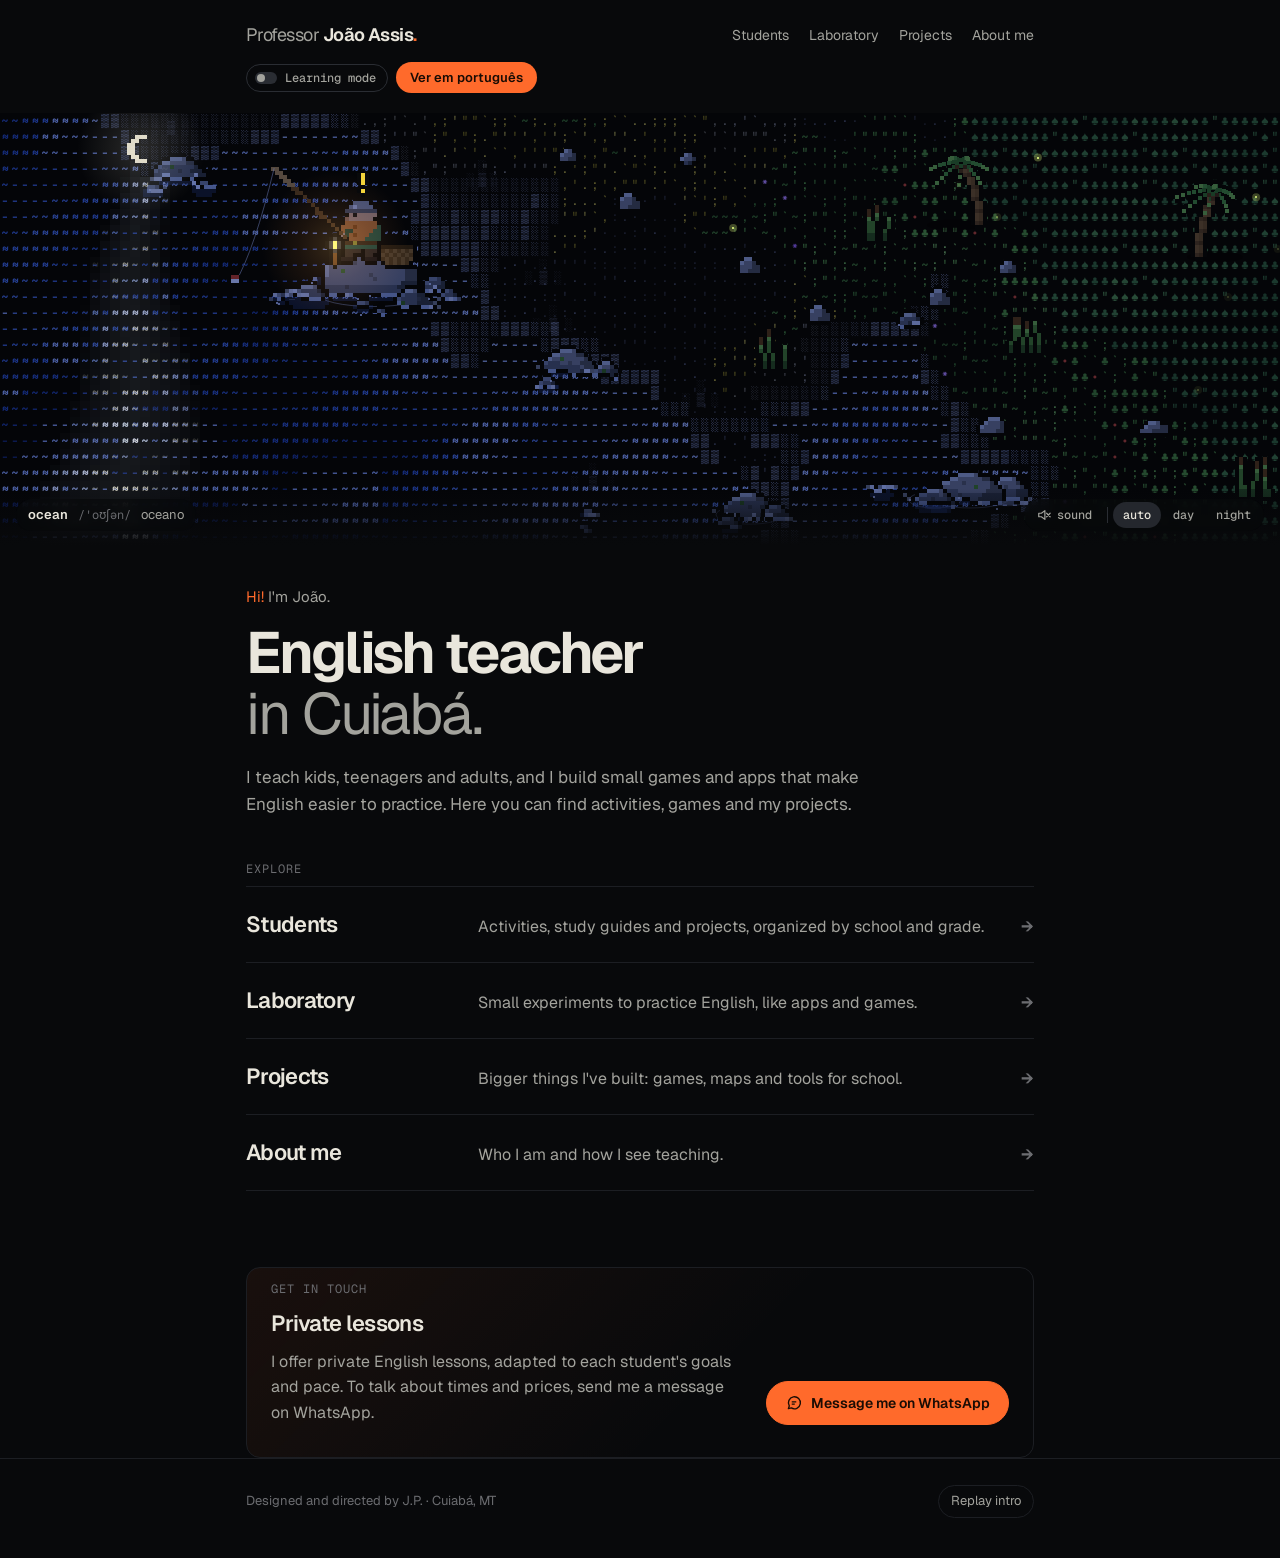
==== commit 237759f2: "Search: sitemap, robots.txt, canonical links, Portuguese descriptions, structured data and share ima" ====
--- a/index.html
+++ b/index.html
@@ -3,11 +3,21 @@
 <head>
 <meta charset="utf-8">
 <meta name="viewport" content="width=device-width, initial-scale=1, viewport-fit=cover">
-<title data-pt="Professor João Assis · Professor de inglês">Professor João Assis · English teacher</title>
-<meta name="description" content="João, English teacher in Cuiabá: activities, study guides, games and projects.">
+<title data-pt="Professor João Assis · Professor de inglês em Cuiabá">Professor João Assis · English teacher in Cuiabá</title>
+<meta name="description" content="Professor João Assis, professor de inglês em Cuiabá (MT). Aulas particulares para crianças, adolescentes e adultos, materiais de estudo, jogos e ferramentas para aprender inglês.">
 <meta name="theme-color" content="#08090b">
-<meta property="og:title" content="Professor João Assis · English teacher">
-<meta property="og:description" content="João, English teacher in Cuiabá: activities, study guides, games and projects.">
+<link rel="canonical" href="https://professorjoaoassis.github.io/">
+<meta property="og:url" content="https://professorjoaoassis.github.io/">
+<meta property="og:title" content="Professor João Assis · English teacher in Cuiabá">
+<meta property="og:description" content="Professor João Assis, professor de inglês em Cuiabá (MT). Aulas particulares para crianças, adolescentes e adultos, materiais de estudo, jogos e ferramentas para aprender inglês.">
+<meta property="og:type" content="website">
+<meta property="og:site_name" content="Professor João Assis">
+<meta property="og:locale" content="pt_BR">
+<meta property="og:image" content="https://professorjoaoassis.github.io/assets/og.jpg">
+<meta property="og:image:width" content="600">
+<meta property="og:image:height" content="600">
+<meta name="twitter:card" content="summary">
+<script type="application/ld+json">{"@context": "https://schema.org", "@type": "Person", "name": "João Pedro de Assis", "alternateName": ["Professor João Assis", "João Assis"], "jobTitle": "Professor de inglês", "knowsLanguage": ["pt-BR", "en"], "url": "https://professorjoaoassis.github.io/", "image": "https://professorjoaoassis.github.io/about/img/joao.webp", "address": {"@type": "PostalAddress", "addressLocality": "Cuiabá", "addressRegion": "MT", "addressCountry": "BR"}}</script>
 <link rel="icon" href="assets/favicon.svg" type="image/svg+xml">
 <script>try{if(localStorage.getItem('joao-lang')==='pt'){document.documentElement.classList.add('pt-wait');setTimeout(function(){document.documentElement.classList.remove('pt-wait')},1500)}}catch(e){}</script>
 <link rel="preconnect" href="https://fonts.googleapis.com">
--- a/assets/site.css
+++ b/assets/site.css
@@ -86,6 +86,11 @@
 .prose h2{margin:22px 0 0;font-size:22px;font-weight:600;letter-spacing:-.03em;color:var(--ink)}
 .prose h2:first-child{margin-top:10px}
 
+.me{display:grid;grid-template-columns:150px minmax(0,1fr);gap:26px;align-items:center;margin-top:6px}
+.me img{width:150px;height:auto;aspect-ratio:4/5;object-fit:cover;border-radius:12px;border:1px solid var(--line-2);filter:saturate(.95);background:var(--panel)}
+.me h2{margin:0 0 10px}
+.me p{margin:0;color:var(--soft)}
+@media (max-width:620px){.me{grid-template-columns:minmax(0,1fr);gap:16px}.me img{width:128px}}
 /* list rows shared by home and hubs */
 .index{list-style:none;margin:0;padding:0;display:grid}
 .index a{display:grid;grid-template-columns:minmax(0,13rem) minmax(0,1fr) auto;align-items:baseline;gap:6px 24px;padding:20px 0;border-top:1px solid var(--line)}
@@ -123,7 +128,9 @@
 @media (max-width:620px){
   .bar{gap:12px 18px}
   .mark .pre{display:none}
-  .bar nav{order:3;width:100%;gap:4px 18px}
+  .bar nav{order:3;width:100%;gap:0 18px}
+  .bar nav a{padding-block:10px}
+  .crumbs a{padding-block:8px}
   .index a{grid-template-columns:minmax(0,1fr) auto}
   .index a>strong{grid-column:1;grid-row:1}
   .index a>.arw{grid-column:2;grid-row:1}
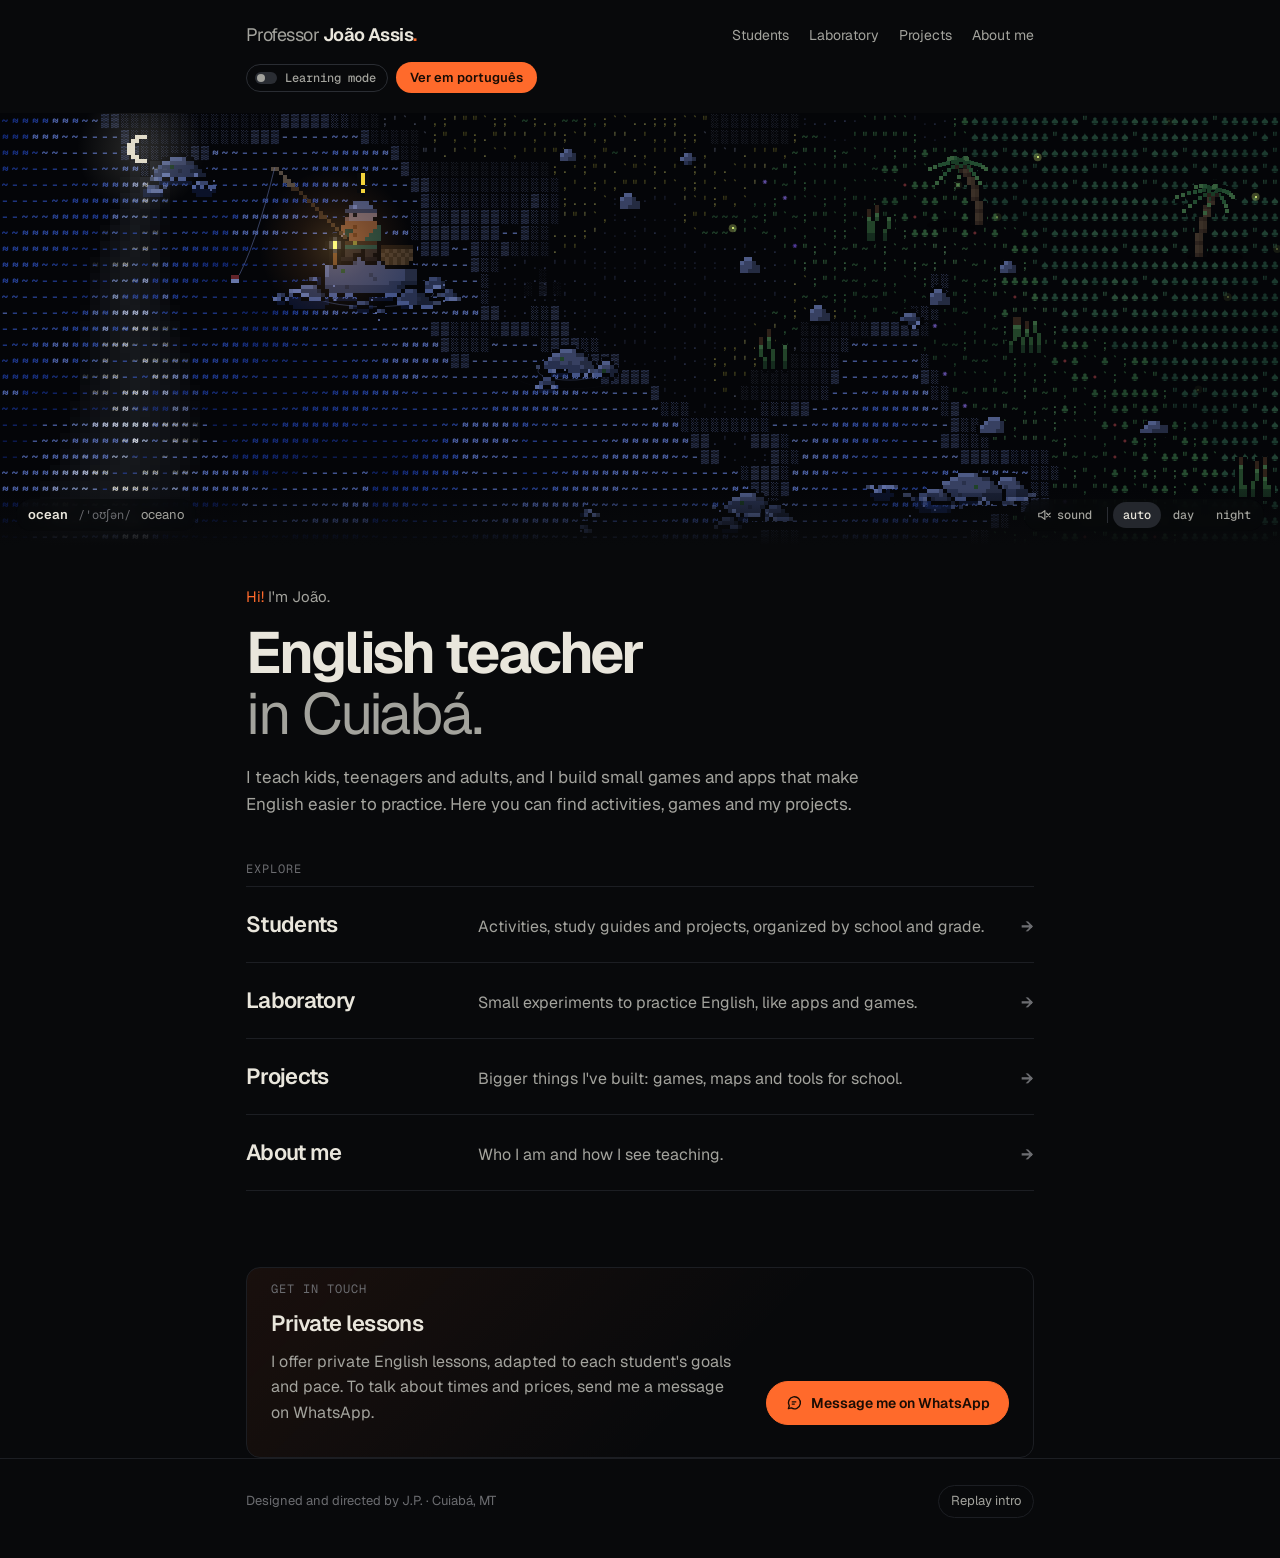
==== commit a5e3443c: "Google Search Console verification tag Co-Authored-By: Claude Opus 5.5 <noreply@anthropic.com> Claud" ====
--- a/index.html
+++ b/index.html
@@ -17,6 +17,7 @@
 <meta property="og:image:width" content="600">
 <meta property="og:image:height" content="600">
 <meta name="twitter:card" content="summary">
+<meta name="google-site-verification" content="XnKiimnAV-hlJMqFRw2AxzH3kF-lk-2qTQhYB3UsSqI">
 <script type="application/ld+json">{"@context": "https://schema.org", "@type": "Person", "name": "João Pedro de Assis", "alternateName": ["Professor João Assis", "João Assis"], "jobTitle": "Professor de inglês", "knowsLanguage": ["pt-BR", "en"], "url": "https://professorjoaoassis.github.io/", "image": "https://professorjoaoassis.github.io/about/img/joao.webp", "address": {"@type": "PostalAddress", "addressLocality": "Cuiabá", "addressRegion": "MT", "addressCountry": "BR"}}</script>
 <link rel="icon" href="assets/favicon.svg" type="image/svg+xml">
 <script>try{if(localStorage.getItem('joao-lang')==='pt'){document.documentElement.classList.add('pt-wait');setTimeout(function(){document.documentElement.classList.remove('pt-wait')},1500)}}catch(e){}</script>
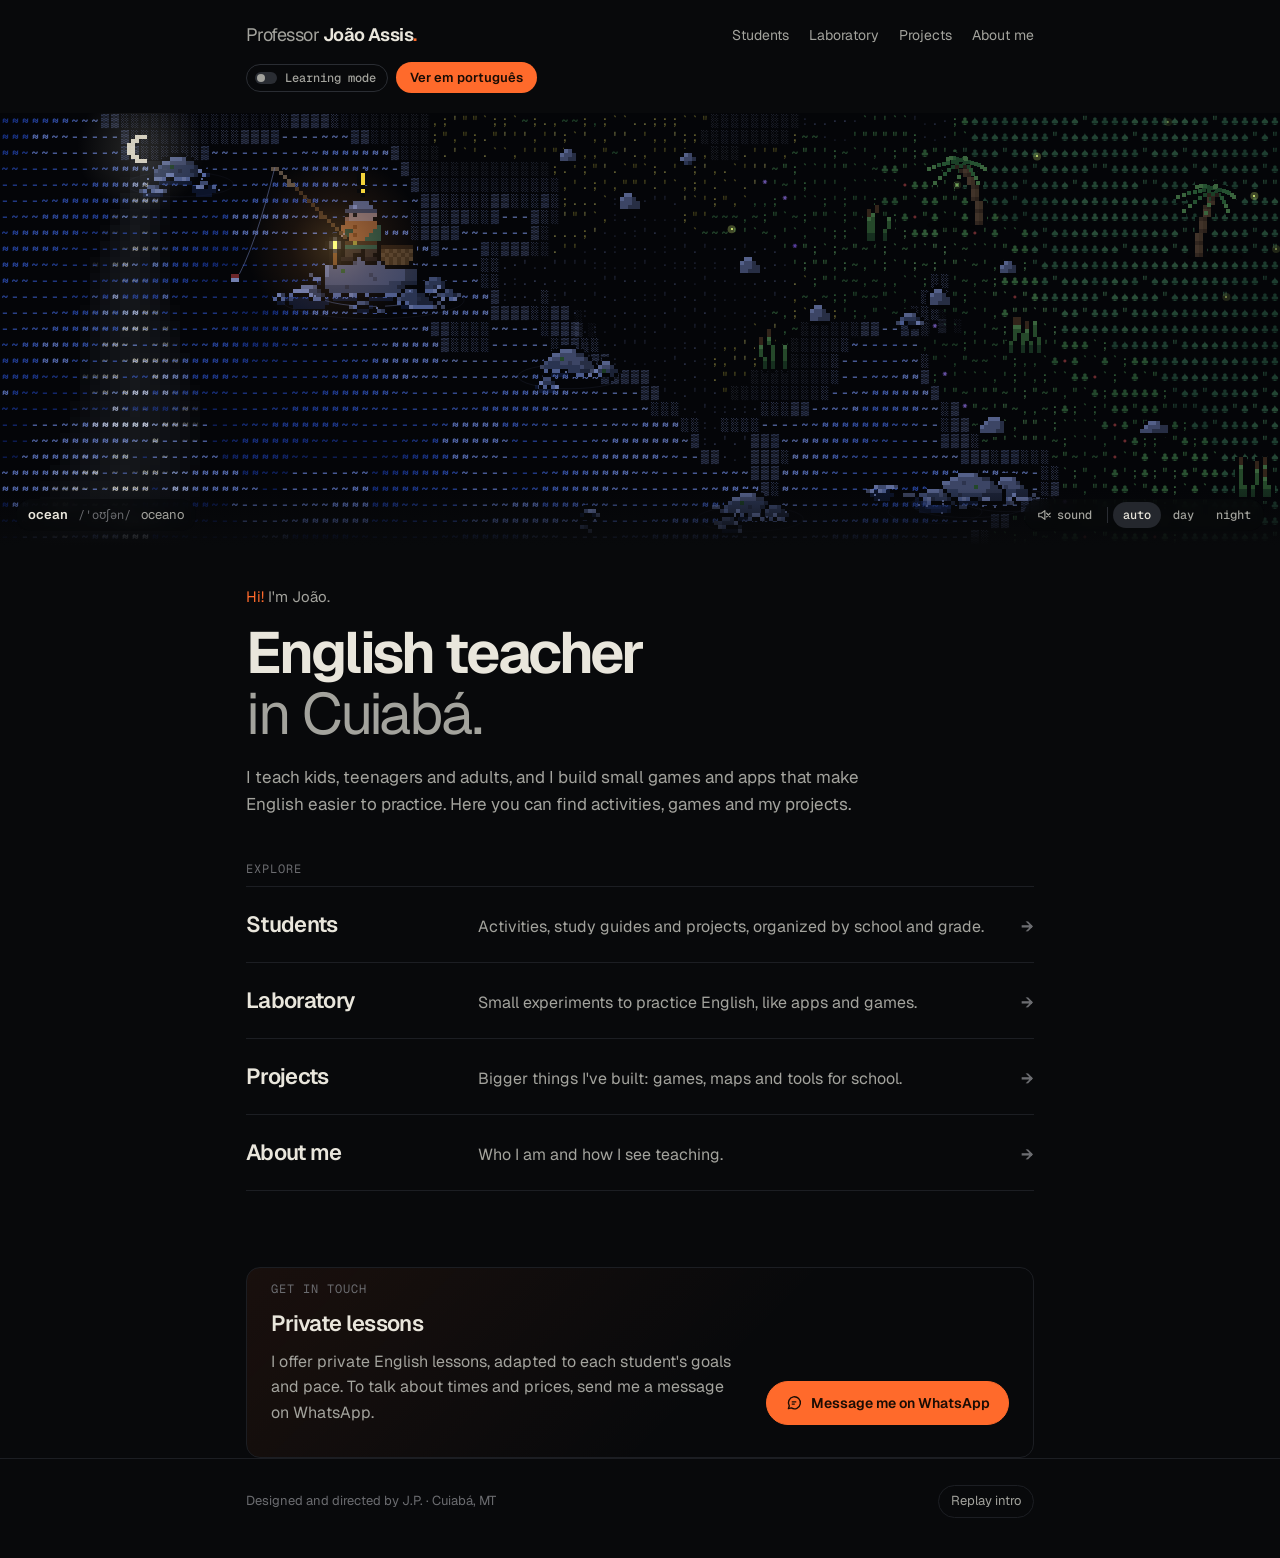
==== commit 1204d693: "Icons for Google and phones (ico, png, apple-touch, manifest) and WebSite site name Co-Authored-By: " ====
--- a/index.html
+++ b/index.html
@@ -19,7 +19,12 @@
 <meta name="twitter:card" content="summary">
 <meta name="google-site-verification" content="XnKiimnAV-hlJMqFRw2AxzH3kF-lk-2qTQhYB3UsSqI">
 <script type="application/ld+json">{"@context": "https://schema.org", "@type": "Person", "name": "João Pedro de Assis", "alternateName": ["Professor João Assis", "João Assis"], "jobTitle": "Professor de inglês", "knowsLanguage": ["pt-BR", "en"], "url": "https://professorjoaoassis.github.io/", "image": "https://professorjoaoassis.github.io/about/img/joao.webp", "address": {"@type": "PostalAddress", "addressLocality": "Cuiabá", "addressRegion": "MT", "addressCountry": "BR"}}</script>
+<script type="application/ld+json">{"@context": "https://schema.org", "@type": "WebSite", "name": "Professor João Assis", "alternateName": ["João Assis", "Prof. João Assis"], "url": "https://professorjoaoassis.github.io/"}</script>
+<link rel="icon" href="favicon.ico" sizes="48x48">
 <link rel="icon" href="assets/favicon.svg" type="image/svg+xml">
+<link rel="icon" href="assets/icon-96.png" type="image/png" sizes="96x96">
+<link rel="apple-touch-icon" href="apple-touch-icon.png">
+<link rel="manifest" href="site.webmanifest">
 <script>try{if(localStorage.getItem('joao-lang')==='pt'){document.documentElement.classList.add('pt-wait');setTimeout(function(){document.documentElement.classList.remove('pt-wait')},1500)}}catch(e){}</script>
 <link rel="preconnect" href="https://fonts.googleapis.com">
 <link rel="preconnect" href="https://fonts.gstatic.com" crossorigin>
